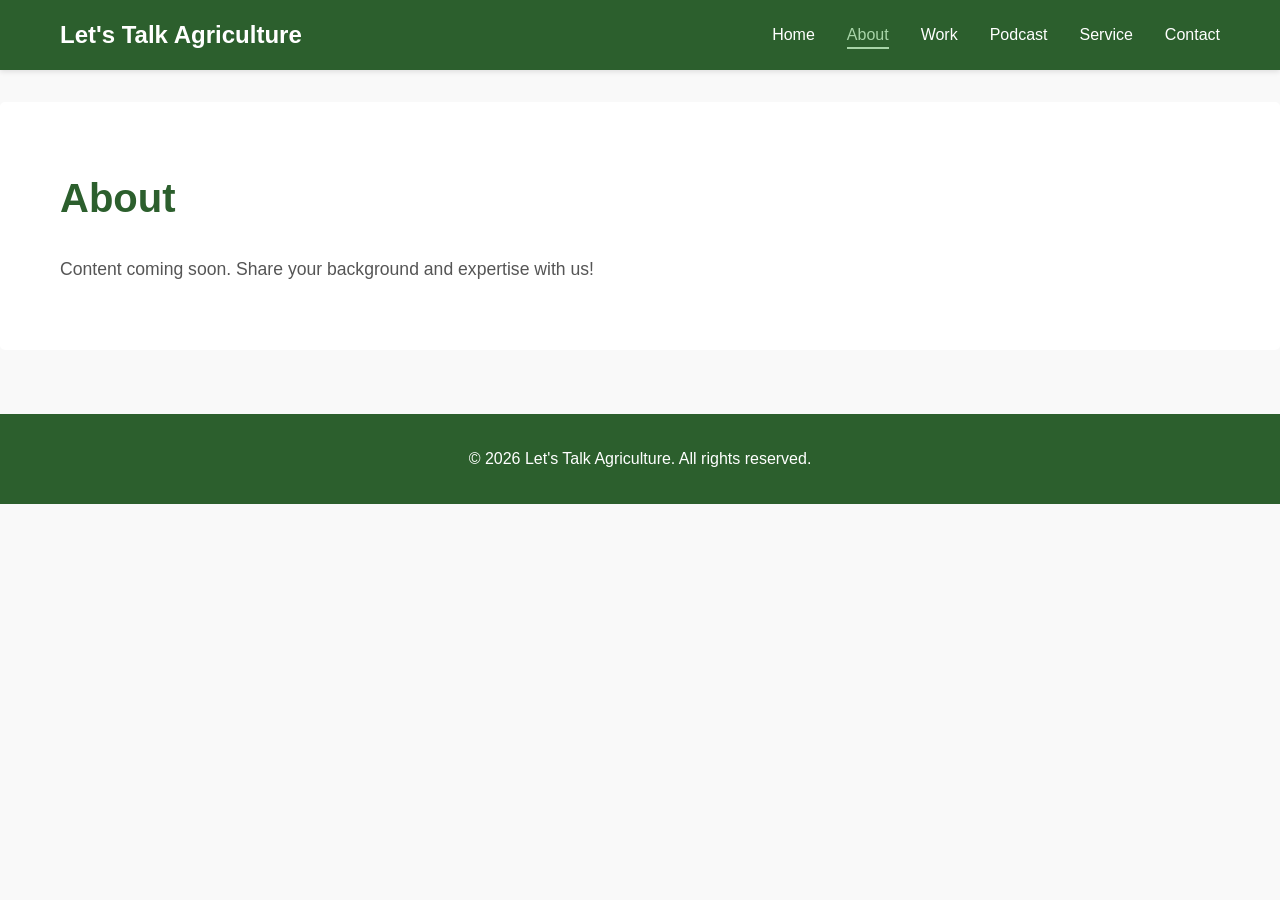
==== about.html @ df9a2ef0 "Initial commit: Set up Let's Talk Agriculture website foundation" ====
<!DOCTYPE html>
<html lang="en">
<head>
    <meta charset="UTF-8">
    <meta name="viewport" content="width=device-width, initial-scale=1.0">
    <title>About - Let's Talk Agriculture</title>
    <link rel="stylesheet" href="styles.css">
</head>
<body>
    <!-- Navigation -->
    <nav class="navbar">
        <div class="container">
            <div class="nav-brand">Let's Talk Agriculture</div>
            <ul class="nav-menu">
                <li><a href="index.html">Home</a></li>
                <li><a href="about.html" class="active">About</a></li>
                <li><a href="work.html">Work</a></li>
                <li><a href="podcast.html">Podcast</a></li>
                <li><a href="service.html">Service</a></li>
                <li><a href="contact.html">Contact</a></li>
            </ul>
        </div>
    </nav>

    <!-- About Section -->
    <section class="about">
        <div class="container">
            <h1>About</h1>
            <p>Content coming soon. Share your background and expertise with us!</p>
        </div>
    </section>

    <!-- Footer -->
    <footer class="footer">
        <div class="container">
            <p>&copy; 2026 Let's Talk Agriculture. All rights reserved.</p>
        </div>
    </footer>
</body>
</html>
---- styles.css ----
/* Reset and Base Styles */
* {
    margin: 0;
    padding: 0;
    box-sizing: border-box;
}

body {
    font-family: 'Segoe UI', Tahoma, Geneva, Verdana, sans-serif;
    line-height: 1.6;
    color: #333;
    background-color: #f9f9f9;
}

.container {
    max-width: 1200px;
    margin: 0 auto;
    padding: 0 20px;
}

/* Navigation Bar */
.navbar {
    background-color: #2c5f2d;
    padding: 1rem 0;
    position: sticky;
    top: 0;
    z-index: 100;
    box-shadow: 0 2px 5px rgba(0, 0, 0, 0.1);
}

.navbar .container {
    display: flex;
    justify-content: space-between;
    align-items: center;
}

.nav-brand {
    font-size: 1.5rem;
    font-weight: bold;
    color: #ffffff;
    text-decoration: none;
}

.nav-menu {
    display: flex;
    list-style: none;
    gap: 2rem;
}

.nav-menu a {
    color: #ffffff;
    text-decoration: none;
    transition: color 0.3s ease;
    font-weight: 500;
}

.nav-menu a:hover,
.nav-menu a.active {
    color: #a8d5a8;
    border-bottom: 2px solid #a8d5a8;
    padding-bottom: 0.25rem;
}

/* Hero Section */
.hero {
    background: linear-gradient(135deg, #2c5f2d 0%, #1e4620 100%);
    color: white;
    padding: 8rem 2rem;
    text-align: center;
}

.hero h1 {
    font-size: 3rem;
    margin-bottom: 1rem;
}

.hero p {
    font-size: 1.3rem;
    margin-bottom: 2rem;
    opacity: 0.95;
}

.btn {
    display: inline-block;
    background-color: #a8d5a8;
    color: #2c5f2d;
    padding: 0.75rem 2rem;
    text-decoration: none;
    border-radius: 5px;
    font-weight: bold;
    transition: background-color 0.3s ease;
}

.btn:hover {
    background-color: #8cc68c;
}

/* Content Sections */
section {
    padding: 4rem 2rem;
    background-color: white;
    margin: 2rem 0;
    border-radius: 5px;
}

section h1 {
    font-size: 2.5rem;
    color: #2c5f2d;
    margin-bottom: 1.5rem;
}

section p {
    font-size: 1.1rem;
    line-height: 1.8;
    color: #555;
}

/* Footer */
.footer {
    background-color: #2c5f2d;
    color: white;
    text-align: center;
    padding: 2rem;
    margin-top: 4rem;
}

.footer p {
    color: white;
    margin: 0;
}

/* Responsive Design */
@media (max-width: 768px) {
    .nav-menu {
        gap: 1rem;
        font-size: 0.9rem;
    }

    .hero h1 {
        font-size: 2rem;
    }

    .hero p {
        font-size: 1rem;
    }

    section h1 {
        font-size: 1.8rem;
    }
}
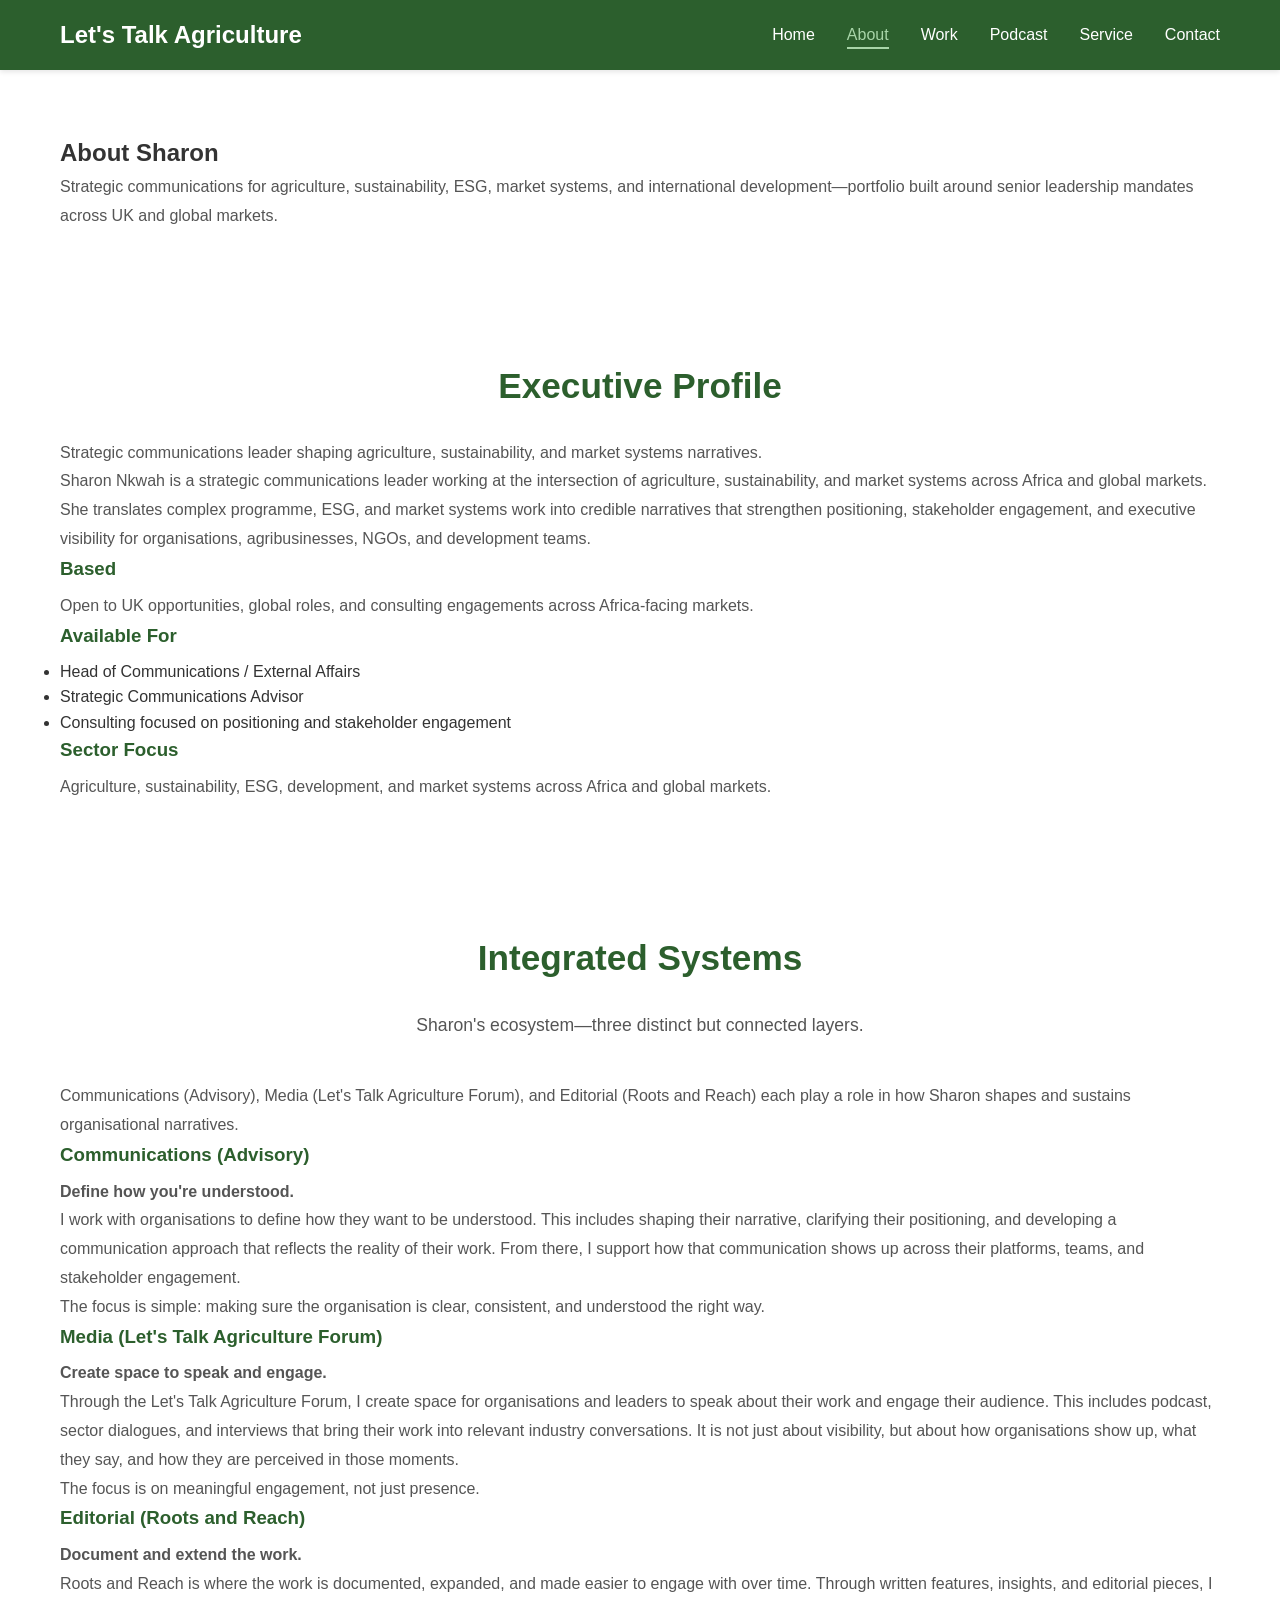
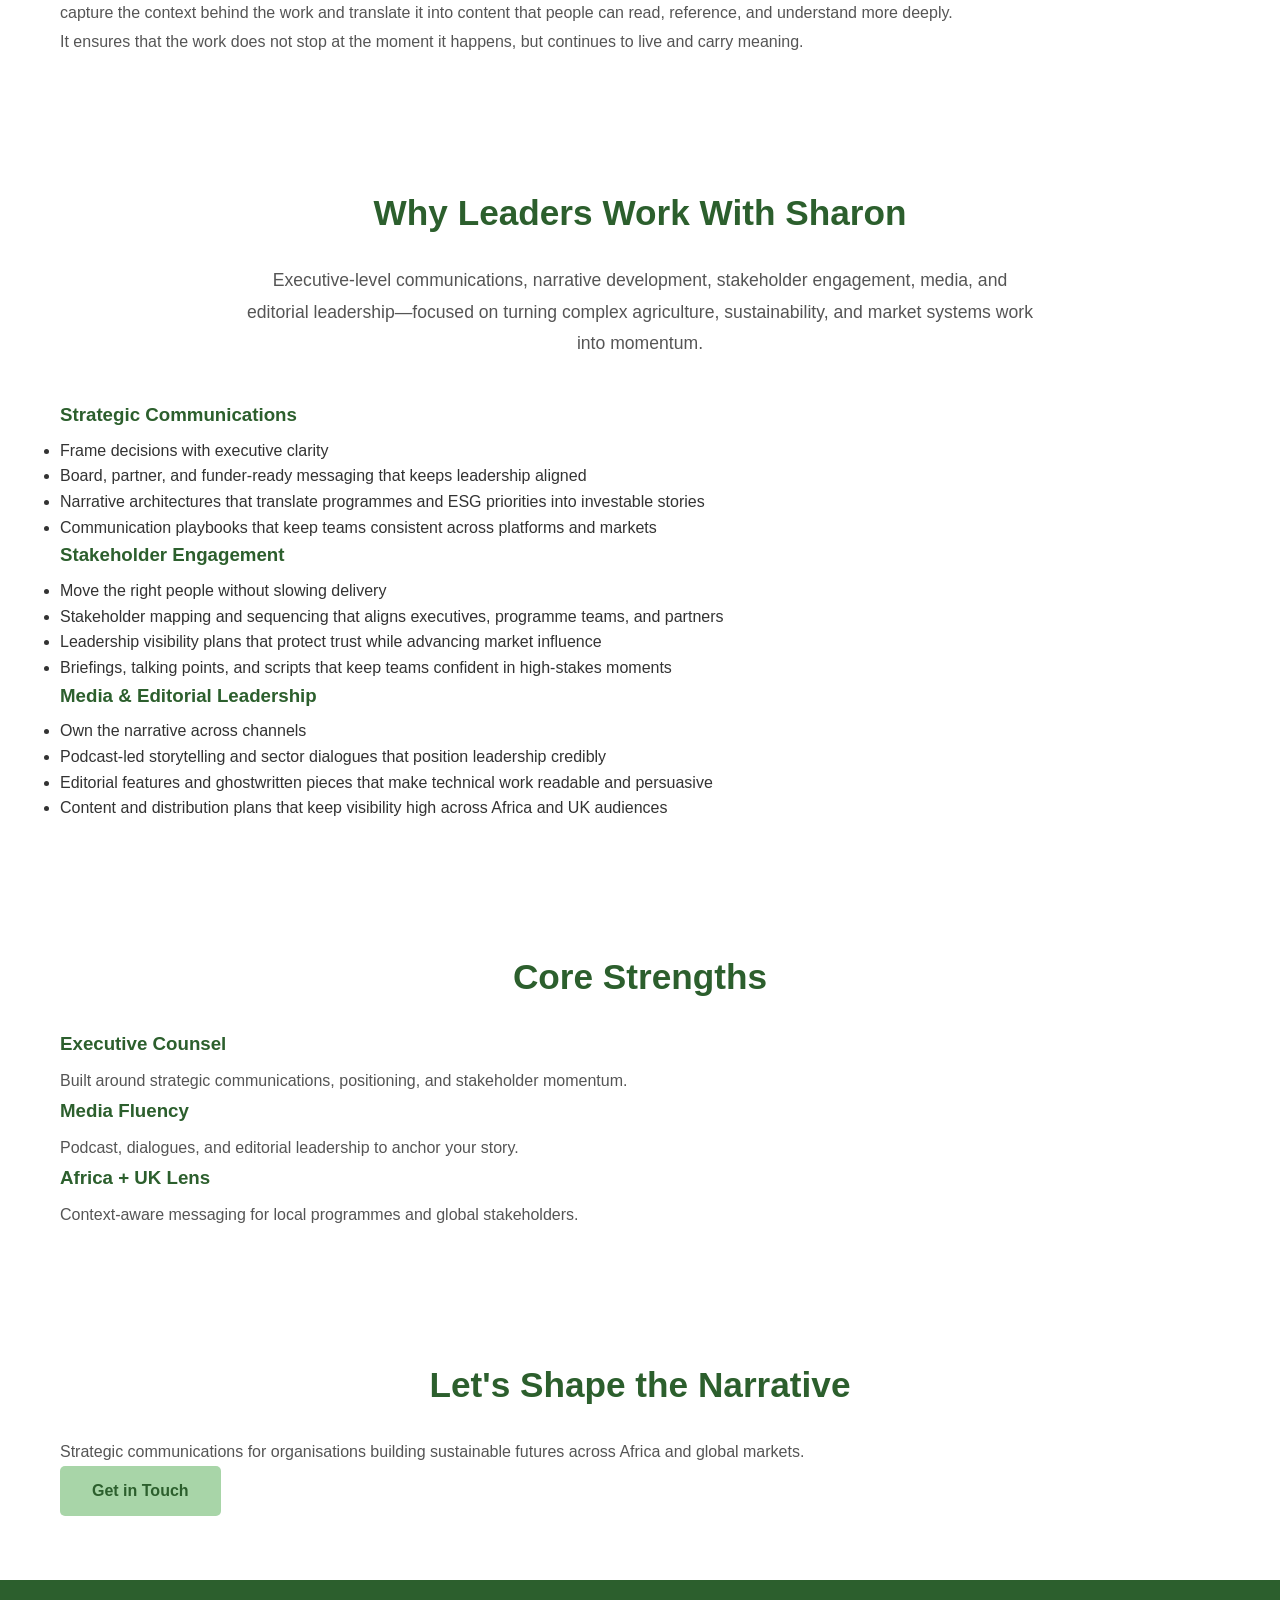
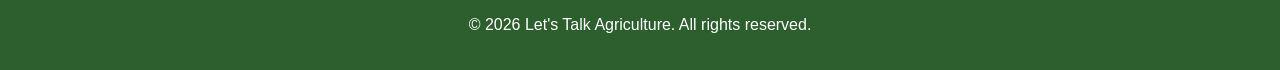
==== commit 855f4f37: "Add complete About page with Sharon's profile and expertise" ====
--- a/about.html
+++ b/about.html
@@ -3,7 +3,7 @@
 <head>
     <meta charset="UTF-8">
     <meta name="viewport" content="width=device-width, initial-scale=1.0">
-    <title>About - Let's Talk Agriculture</title>
+    <title>About Sharon - Let's Talk Agriculture</title>
     <link rel="stylesheet" href="styles.css">
 </head>
 <body>
@@ -22,11 +22,142 @@
         </div>
     </nav>
 
-    <!-- About Section -->
-    <section class="about">
+    <!-- About Header -->
+    <section class="about-header">
         <div class="container">
-            <h1>About</h1>
-            <p>Content coming soon. Share your background and expertise with us!</p>
+            <h1>About Sharon</h1>
+            <p class="tagline">Strategic communications for agriculture, sustainability, ESG, market systems, and international development—portfolio built around senior leadership mandates across UK and global markets.</p>
+        </div>
+    </section>
+
+    <!-- Executive Profile -->
+    <section class="executive-profile">
+        <div class="container">
+            <h2>Executive Profile</h2>
+            <p class="profile-intro">Strategic communications leader shaping agriculture, sustainability, and market systems narratives.</p>
+            
+            <p>Sharon Nkwah is a strategic communications leader working at the intersection of agriculture, sustainability, and market systems across Africa and global markets. She translates complex programme, ESG, and market systems work into credible narratives that strengthen positioning, stakeholder engagement, and executive visibility for organisations, agribusinesses, NGOs, and development teams.</p>
+
+            <div class="profile-info">
+                <div class="info-box">
+                    <h3>Based</h3>
+                    <p>Open to UK opportunities, global roles, and consulting engagements across Africa-facing markets.</p>
+                </div>
+                <div class="info-box">
+                    <h3>Available For</h3>
+                    <ul class="availability-list">
+                        <li>Head of Communications / External Affairs</li>
+                        <li>Strategic Communications Advisor</li>
+                        <li>Consulting focused on positioning and stakeholder engagement</li>
+                    </ul>
+                </div>
+                <div class="info-box">
+                    <h3>Sector Focus</h3>
+                    <p>Agriculture, sustainability, ESG, development, and market systems across Africa and global markets.</p>
+                </div>
+            </div>
+        </div>
+    </section>
+
+    <!-- Integrated Systems -->
+    <section class="about-systems">
+        <div class="container">
+            <h2>Integrated Systems</h2>
+            <p class="section-intro">Sharon's ecosystem—three distinct but connected layers.</p>
+            <p class="section-subtitle">Communications (Advisory), Media (Let's Talk Agriculture Forum), and Editorial (Roots and Reach) each play a role in how Sharon shapes and sustains organisational narratives.</p>
+
+            <div class="systems-cards">
+                <div class="system-box">
+                    <h3>Communications (Advisory)</h3>
+                    <p><strong>Define how you're understood.</strong></p>
+                    <p>I work with organisations to define how they want to be understood. This includes shaping their narrative, clarifying their positioning, and developing a communication approach that reflects the reality of their work. From there, I support how that communication shows up across their platforms, teams, and stakeholder engagement.</p>
+                    <p>The focus is simple: making sure the organisation is clear, consistent, and understood the right way.</p>
+                </div>
+
+                <div class="system-box">
+                    <h3>Media (Let's Talk Agriculture Forum)</h3>
+                    <p><strong>Create space to speak and engage.</strong></p>
+                    <p>Through the Let's Talk Agriculture Forum, I create space for organisations and leaders to speak about their work and engage their audience. This includes podcast, sector dialogues, and interviews that bring their work into relevant industry conversations. It is not just about visibility, but about how organisations show up, what they say, and how they are perceived in those moments.</p>
+                    <p>The focus is on meaningful engagement, not just presence.</p>
+                </div>
+
+                <div class="system-box">
+                    <h3>Editorial (Roots and Reach)</h3>
+                    <p><strong>Document and extend the work.</strong></p>
+                    <p>Roots and Reach is where the work is documented, expanded, and made easier to engage with over time. Through written features, insights, and editorial pieces, I capture the context behind the work and translate it into content that people can read, reference, and understand more deeply.</p>
+                    <p>It ensures that the work does not stop at the moment it happens, but continues to live and carry meaning.</p>
+                </div>
+            </div>
+        </div>
+    </section>
+
+    <!-- Why Leaders Work With Sharon -->
+    <section class="why-leaders">
+        <div class="container">
+            <h2>Why Leaders Work With Sharon</h2>
+            <p class="section-intro">Executive-level communications, narrative development, stakeholder engagement, media, and editorial leadership—focused on turning complex agriculture, sustainability, and market systems work into momentum.</p>
+
+            <div class="leaders-grid">
+                <div class="leader-box">
+                    <h3>Strategic Communications</h3>
+                    <ul>
+                        <li>Frame decisions with executive clarity</li>
+                        <li>Board, partner, and funder-ready messaging that keeps leadership aligned</li>
+                        <li>Narrative architectures that translate programmes and ESG priorities into investable stories</li>
+                        <li>Communication playbooks that keep teams consistent across platforms and markets</li>
+                    </ul>
+                </div>
+
+                <div class="leader-box">
+                    <h3>Stakeholder Engagement</h3>
+                    <ul>
+                        <li>Move the right people without slowing delivery</li>
+                        <li>Stakeholder mapping and sequencing that aligns executives, programme teams, and partners</li>
+                        <li>Leadership visibility plans that protect trust while advancing market influence</li>
+                        <li>Briefings, talking points, and scripts that keep teams confident in high-stakes moments</li>
+                    </ul>
+                </div>
+
+                <div class="leader-box">
+                    <h3>Media & Editorial Leadership</h3>
+                    <ul>
+                        <li>Own the narrative across channels</li>
+                        <li>Podcast-led storytelling and sector dialogues that position leadership credibly</li>
+                        <li>Editorial features and ghostwritten pieces that make technical work readable and persuasive</li>
+                        <li>Content and distribution plans that keep visibility high across Africa and UK audiences</li>
+                    </ul>
+                </div>
+            </div>
+        </div>
+    </section>
+
+    <!-- Core Strengths -->
+    <section class="core-strengths">
+        <div class="container">
+            <h2>Core Strengths</h2>
+            <div class="strengths-grid">
+                <div class="strength-item">
+                    <h3>Executive Counsel</h3>
+                    <p>Built around strategic communications, positioning, and stakeholder momentum.</p>
+                </div>
+                <div class="strength-item">
+                    <h3>Media Fluency</h3>
+                    <p>Podcast, dialogues, and editorial leadership to anchor your story.</p>
+                </div>
+                <div class="strength-item">
+                    <h3>Africa + UK Lens</h3>
+                    <p>Context-aware messaging for local programmes and global stakeholders.</p>
+                </div>
+            </div>
+        </div>
+    </section>
+
+    <!-- CTA Section -->
+    <section class="about-cta">
+        <div class="container">
+            <h2>Let's Shape the Narrative</h2>
+            <p>Strategic communications for organisations building sustainable futures across Africa and global markets.</p>
+            <a href="contact.html" class="btn">Get in Touch</a>
         </div>
     </section>
 
--- a/styles.css
+++ b/styles.css
@@ -65,21 +65,34 @@
 .hero {
     background: linear-gradient(135deg, #2c5f2d 0%, #1e4620 100%);
     color: white;
-    padding: 8rem 2rem;
+    padding: 6rem 2rem;
     text-align: center;
 }
 
 .hero h1 {
-    font-size: 3rem;
-    margin-bottom: 1rem;
+    font-size: 2.5rem;
+    margin-bottom: 1.5rem;
+    line-height: 1.3;
 }
 
 .hero p {
-    font-size: 1.3rem;
-    margin-bottom: 2rem;
+    font-size: 1.1rem;
+    margin-bottom: 2.5rem;
     opacity: 0.95;
-}
-
+    max-width: 900px;
+    margin-left: auto;
+    margin-right: auto;
+    line-height: 1.7;
+}
+
+.hero-buttons {
+    display: flex;
+    gap: 1.5rem;
+    justify-content: center;
+    flex-wrap: wrap;
+}
+
+/* Buttons */
 .btn {
     display: inline-block;
     background-color: #a8d5a8;
@@ -95,24 +108,215 @@
     background-color: #8cc68c;
 }
 
+.btn-secondary {
+    background-color: transparent;
+    color: #ffffff;
+    border: 2px solid #a8d5a8;
+}
+
+.btn-secondary:hover {
+    background-color: rgba(168, 213, 168, 0.1);
+    border-color: #8cc68c;
+}
+
 /* Content Sections */
 section {
     padding: 4rem 2rem;
     background-color: white;
-    margin: 2rem 0;
-    border-radius: 5px;
-}
-
-section h1 {
-    font-size: 2.5rem;
+    margin: 0;
+}
+
+section h2 {
+    font-size: 2.2rem;
     color: #2c5f2d;
     margin-bottom: 1.5rem;
+    text-align: center;
+}
+
+section h3 {
+    color: #2c5f2d;
+    margin-bottom: 0.5rem;
 }
 
 section p {
-    font-size: 1.1rem;
+    font-size: 1rem;
     line-height: 1.8;
     color: #555;
+}
+
+.section-intro {
+    font-size: 1.1rem;
+    text-align: center;
+    max-width: 800px;
+    margin: 0 auto 2.5rem;
+}
+
+/* Integrated Systems Section */
+.integrated-systems {
+    background-color: #f9f9f9;
+}
+
+.systems-grid {
+    display: grid;
+    grid-template-columns: repeat(auto-fit, minmax(300px, 1fr));
+    gap: 2rem;
+    margin: 3rem 0;
+}
+
+.system-card {
+    background-color: white;
+    padding: 2rem;
+    border-radius: 8px;
+    box-shadow: 0 2px 8px rgba(0, 0, 0, 0.1);
+    transition: transform 0.3s ease, box-shadow 0.3s ease;
+}
+
+.system-card:hover {
+    transform: translateY(-5px);
+    box-shadow: 0 4px 12px rgba(0, 0, 0, 0.15);
+}
+
+.system-card h3 {
+    font-size: 1.3rem;
+    margin-bottom: 1rem;
+}
+
+.system-card p {
+    margin-bottom: 0.8rem;
+}
+
+.systems-cta {
+    display: flex;
+    gap: 1rem;
+    justify-content: center;
+    margin-top: 2rem;
+    flex-wrap: wrap;
+}
+
+/* Why Partners Choose Section */
+.why-partners {
+    background-color: #2c5f2d;
+    color: white;
+    padding: 5rem 2rem;
+    text-align: center;
+}
+
+.why-partners h2 {
+    color: #ffffff;
+    margin-bottom: 2rem;
+}
+
+.why-partners p {
+    color: rgba(255, 255, 255, 0.95);
+    font-size: 1.1rem;
+    max-width: 900px;
+    margin: 0 auto;
+    line-height: 1.8;
+}
+
+/* Services Overview Section */
+.services-overview {
+    background-color: white;
+}
+
+.services-grid {
+    display: grid;
+    grid-template-columns: repeat(auto-fit, minmax(320px, 1fr));
+    gap: 2.5rem;
+    margin-top: 3rem;
+}
+
+.service-item {
+    padding: 2rem;
+    border-left: 4px solid #a8d5a8;
+    background-color: #f9f9f9;
+    border-radius: 5px;
+}
+
+.service-item h3 {
+    font-size: 1.2rem;
+    margin-bottom: 0.8rem;
+}
+
+.service-item strong {
+    color: #2c5f2d;
+}
+
+/* Proof of Impact Section */
+.proof-of-impact {
+    background-color: #f9f9f9;
+}
+
+.testimonials {
+    display: grid;
+    grid-template-columns: repeat(auto-fit, minmax(300px, 1fr));
+    gap: 2rem;
+    margin-top: 3rem;
+}
+
+.testimonial-card {
+    background-color: white;
+    padding: 2rem;
+    border-radius: 8px;
+    box-shadow: 0 2px 8px rgba(0, 0, 0, 0.1);
+    display: flex;
+    flex-direction: column;
+}
+
+.testimonial-text {
+    font-style: italic;
+    color: #555;
+    margin-bottom: 1.5rem;
+    flex-grow: 1;
+    line-height: 1.8;
+}
+
+.testimonial-author {
+    font-weight: bold;
+    color: #2c5f2d;
+    margin-bottom: 0.3rem;
+}
+
+.testimonial-company {
+    color: #888;
+    font-size: 0.95rem;
+    margin-bottom: 0.5rem;
+}
+
+.testimonial-category {
+    color: #a8d5a8;
+    font-size: 0.85rem;
+    text-transform: uppercase;
+    letter-spacing: 0.5px;
+    font-weight: bold;
+}
+
+/* Next Steps Section */
+.next-steps {
+    background-color: #2c5f2d;
+    color: white;
+    padding: 5rem 2rem;
+    text-align: center;
+}
+
+.next-steps h2 {
+    color: #ffffff;
+    margin-bottom: 1rem;
+}
+
+.next-steps p {
+    color: rgba(255, 255, 255, 0.95);
+    font-size: 1.1rem;
+    max-width: 800px;
+    margin: 1rem auto;
+}
+
+.next-steps-buttons {
+    display: flex;
+    gap: 1.5rem;
+    justify-content: center;
+    margin-top: 2rem;
+    flex-wrap: wrap;
 }
 
 /* Footer */
@@ -121,7 +325,6 @@
     color: white;
     text-align: center;
     padding: 2rem;
-    margin-top: 4rem;
 }
 
 .footer p {
@@ -137,14 +340,32 @@
     }
 
     .hero h1 {
-        font-size: 2rem;
+        font-size: 1.8rem;
     }
 
     .hero p {
         font-size: 1rem;
     }
 
-    section h1 {
+    .hero-buttons,
+    .next-steps-buttons,
+    .systems-cta {
+        flex-direction: column;
+        gap: 1rem;
+    }
+
+    .btn {
+        width: 100%;
+        text-align: center;
+    }
+
+    section h2 {
         font-size: 1.8rem;
     }
+
+    .systems-grid,
+    .services-grid,
+    .testimonials {
+        grid-template-columns: 1fr;
+    }
 }
